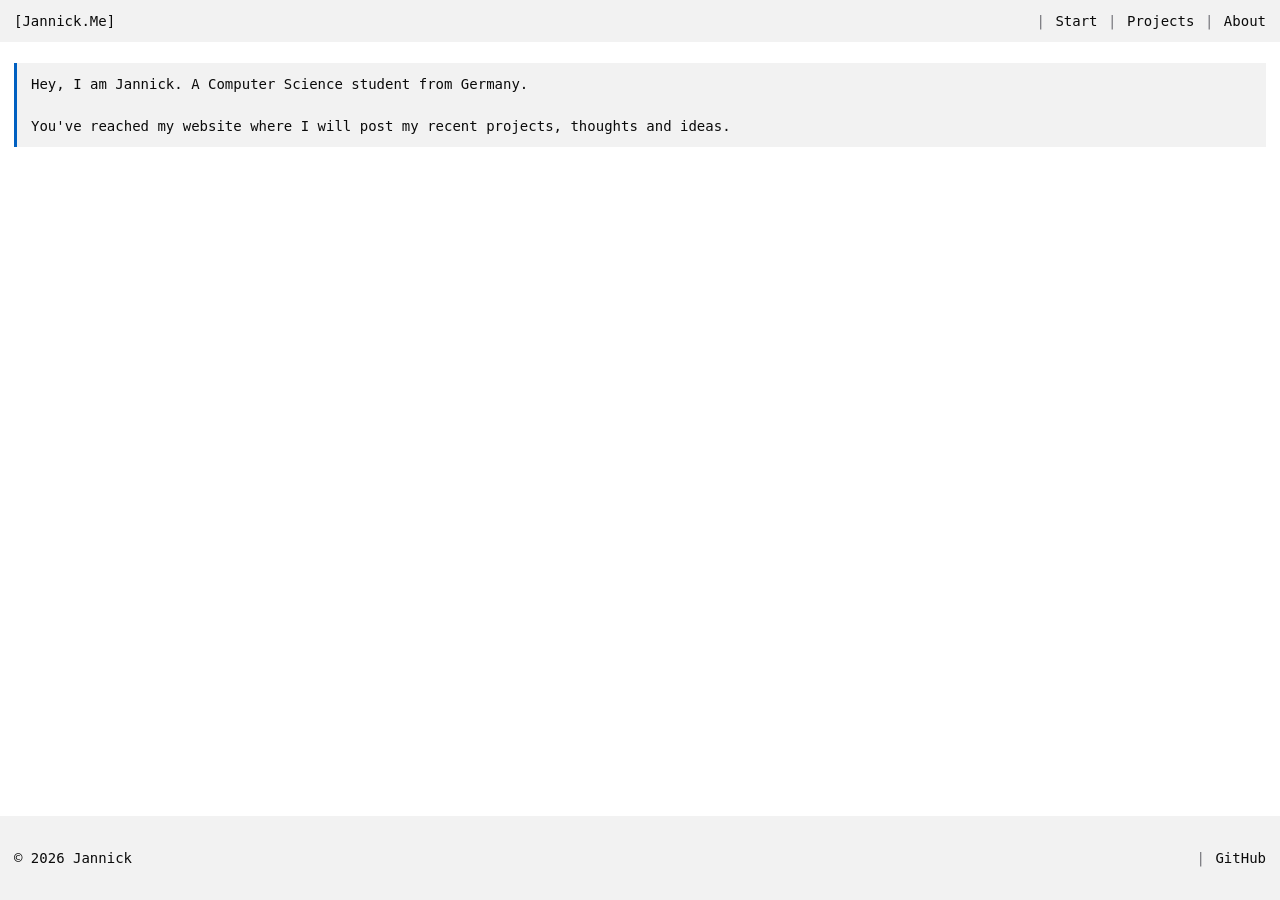
==== index.html @ abf178a6 "added a <main> in the main page" ====
<!DOCTYPE html>
<html lang="en">
<head>
    <meta charset="UTF-8">
    <meta name="viewport" content="width=device-width, initial-scale=1.0">
    <link rel="stylesheet" href="css/term.css">
    <title>Jannick.Me</title>
</head>
<body>
    <site-header></site-header>
    <main>
        <div class="t-callout t-info">
            <p>Hey, I am Jannick. A Computer Science student from Germany.</p>
            <p>You've reached my website where I will post my recent projects, thoughts and ideas.</p>  
        </div>
    </main>

    <site-footer></site-footer>
    <script src="js/header.js"></script>
    <script src="js/footer.js"></script>
</body>
</html>
---- css/term.css ----
/*
Based on term.css of eshlox (MIT License)
https://github.com/eshlox/termcss
Huge shoutout <3
*/


@font-face {
  font-family: JetBrains Mono;
  font-style: normal;
  font-weight: 400;
  font-display: swap;
  src: url("./fonts/JetBrainsMono-Regular.woff2") format("woff2");
}

@font-face {
  font-family: JetBrains Mono;
  font-style: italic;
  font-weight: 400;
  font-display: swap;
  src: url("./fonts/JetBrainsMono-Italic.woff2") format("woff2");
}

@font-face {
  font-family: JetBrains Mono;
  font-style: normal;
  font-weight: 700;
  font-display: swap;
  src: url("./fonts/JetBrainsMono-Bold.woff2") format("woff2");
}

*, :before, :after {
  box-sizing: border-box;
  line-height: inherit;
}

body, h1, h2, h3, h4, h5, h6, p, figure, blockquote, dl, dd, pre {
  margin: 0;
}

h1, h2, h3, h4, h5, h6, small, code, kbd, samp {
  font-size: inherit;
}

ul, ol {
  margin: 0;
  padding: 0;
  list-style-position: inside;
}

img, picture, video, canvas, svg, iframe {
  max-width: 100%;
  display: block;
}

input, button, textarea, select {
  font: inherit;
}

table {
  border-collapse: collapse;
  border-spacing: 0;
}

fieldset {
  border: 0;
  margin: 0;
  padding: 0;
}

:root {
  color-scheme: light dark;
  --t-bg: light-dark(oklch(100% 0 0), oklch(24% 0 0));
  --t-fg: light-dark(oklch(15% 0 0), oklch(93% 0 0));
  --t-muted: light-dark(oklch(55% .01 286), oklch(63% .01 286));
  --t-accent: light-dark(oklch(50% .17 255), oklch(63% .21 255));
  --t-accent2: light-dark(oklch(52% .19 312), oklch(66% .23 312));
  --t-surface: light-dark(oklch(96% 0 0), oklch(29% 0 0));
  --t-border: light-dark(oklch(85% .01 286), oklch(38% 0 0));
  --t-red: light-dark(oklch(55% .2 25), oklch(65% .2 25));
  --t-yellow: light-dark(oklch(55% .16 85), oklch(78% .16 85));
  --t-green: light-dark(oklch(50% .17 145), oklch(72% .19 145));
  --t-syntax-keyword: light-dark(oklch(52% .19 312), oklch(66% .23 312));
  --t-syntax-string: light-dark(oklch(50% .16 145), oklch(77% .22 145));
  --t-syntax-comment: light-dark(oklch(55% .01 286), oklch(50% .01 286));
  --t-syntax-function: light-dark(oklch(50% .14 95), oklch(80% .16 95));
  --t-syntax-number: light-dark(oklch(50% .19 28), oklch(66% .22 28));
  --t-syntax-operator: light-dark(oklch(50% .1 228), oklch(75% .1 228));
  --t-syntax-type: light-dark(oklch(50% .17 255), oklch(62% .21 255));
  --t-syntax-punctuation: var(--t-muted);
}

:root[data-theme="light"] {
  color-scheme: light;
}

:root[data-theme="dark"] {
  color-scheme: dark;
}

pre > code .line {
  display: inline;
}

.token.comment, .token.prolog, .token.doctype, .token.cdata, .hljs-comment {
  color: var(--t-syntax-comment);
}

.token.keyword, .token.tag, .token.boolean, .token.constant, .hljs-keyword, .hljs-selector-tag {
  color: var(--t-syntax-keyword);
}

.token.string, .token.char, .token.attr-value, .token.regex, .token.template-string, .hljs-string, .hljs-attr {
  color: var(--t-syntax-string);
}

.token.function, .token.class-name, .hljs-title, .hljs-section {
  color: var(--t-syntax-function);
}

.token.number, .hljs-number {
  color: var(--t-syntax-number);
}

.token.operator, .token.entity, .token.url, .hljs-operator {
  color: var(--t-syntax-operator);
}

.token.property, .token.attr-name, .token.namespace, .hljs-type, .hljs-built_in {
  color: var(--t-syntax-type);
}

.token.punctuation, .hljs-punctuation {
  color: var(--t-syntax-punctuation);
}

html {
  background-color: var(--t-bg);
  color: var(--t-fg);
  -moz-text-size-adjust: 100%;
  text-size-adjust: 100%;
  font-variant-numeric: tabular-nums;
  font-family: JetBrains Mono, ui-monospace, Cascadia Code, Source Code Pro, Menlo, Consolas, DejaVu Sans Mono, monospace;
  font-size: .875rem;
  line-height: 1.5;
}

body {
  flex-direction: column;
  min-height: 100dvh;
  padding-block: 0;
  padding-inline: 1em;
  display: flex;
}

header {
  margin-block-end: 0;
}

main, section, article {
  margin-block: 1lh;
}

main {
  flex-grow: 1;
  margin-block-start: 0;
}

footer {
  background-color: var(--t-surface);
  align-items: center;
  margin-block-start: auto;
  margin-inline: -1em;
  padding-block: .5lh;
  padding-inline: 1em;
  display: flex;
}

footer > :last-child:not(:first-child) {
  margin-inline-start: auto;
}

footer a {
  color: inherit;
  text-decoration: none;
}

footer > * + :before {
  content: "|";
  color: var(--t-muted);
  margin-inline: .75em;
}

nav {
  background-color: var(--t-surface);
  align-items: center;
  margin-block: 0;
  margin-inline: -1em;
  padding-block: .5lh;
  padding-inline: 1em;
  display: flex;
}

nav > :last-child:not(:first-child) {
  margin-inline-start: auto;
}

nav a {
  color: inherit;
  text-decoration: none;
}

nav > a:before, nav > ul:first-child > li:first-child a:before {
  content: "[";
}

nav > a:after, nav > ul:first-child > li:first-child a:after {
  content: "]";
}

nav > button[aria-expanded] {
  display: none;
}

nav ul {
  flex-wrap: wrap;
  margin: 0;
  padding: 0;
  list-style: none;
  display: flex;
}

nav > ul:not(:first-child) > li:first-child:before, nav li + li:before {
  content: "|";
  color: var(--t-muted);
  margin-inline: .75em;
}

nav a[aria-current="page"] {
  background-color: var(--t-accent);
  color: var(--t-bg);
  padding-inline: .25em;
}

h1 {
  margin-block: 1lh;
  font-weight: 700;
}

h2, h3, h4, h5, h6 {
  margin-block: 2lh 1lh;
  font-weight: 700;
}

p {
  margin-block: 1lh;
}

a {
  color: var(--t-accent);
  text-underline-offset: .15em;
}

a:hover {
  text-decoration: none;
}

strong {
  font-weight: 700;
}

small {
  color: var(--t-muted);
}

mark {
  background-color: var(--t-accent2);
  color: var(--t-bg);
  padding-inline: .25em;
}

h2 > a, h3 > a, h4 > a, h5 > a, h6 > a {
  color: inherit;
  text-decoration: none;
}

code {
  color: var(--t-accent2);
}

pre {
  background-color: var(--t-surface);
  margin-block: 1lh;
  padding: .25em .5em;
  overflow-x: auto;
}

.expressive-code {
  margin-block: 1lh;
}

pre > code {
  color: inherit;
}

blockquote {
  border-inline-start: 3px solid var(--t-accent);
  color: var(--t-muted);
  margin-block: 1lh;
  margin-inline: 0;
  padding-inline-start: 1em;
  font-style: italic;
}

blockquote > p {
  margin-block: 0;
}

ul, ol {
  margin-block: 1lh;
  padding-inline-start: 2em;
  list-style-position: outside;
}

li, li > ul, li > ol {
  margin-block: 0;
}

table {
  width: 100%;
  margin-block: 1lh;
  display: block;
  overflow-x: auto;
}

thead {
  border-bottom: 2px solid var(--t-border);
}

th {
  text-align: left;
  padding: .25em 1em;
  font-weight: 700;
}

td {
  border-bottom: 1px solid var(--t-border);
  padding: .25em 1em;
}

img {
  height: auto;
}

iframe {
  aspect-ratio: 16 / 9;
  border: 0;
  width: 100%;
}

figure {
  margin-block: 1lh;
  margin-inline: 0;
}

figcaption {
  color: var(--t-muted);
}

hr {
  border: 0;
  border-top: 1px solid var(--t-border);
  margin-block: 1lh;
}

time {
  color: var(--t-muted);
}

details {
  border-inline-start: 1px solid var(--t-border);
  margin-block: 1lh;
  padding-inline-start: 1em;
}

summary {
  cursor: pointer;
  font-weight: 700;
  list-style: none;
}

summary:before {
  content: "▸ ";
}

details[open] > summary:before {
  content: "▾ ";
}

summary::-webkit-details-marker {
  display: none;
}

details > :not(summary) {
  margin-block-start: .5lh;
}

label {
  font-weight: 700;
  display: block;
}

button, input, textarea, select {
  color: var(--t-fg);
  border: 1px solid var(--t-border);
  font-family: inherit;
  font-size: inherit;
  background: none;
  padding: .25em .5em;
}

input:not([type="checkbox"]):not([type="radio"]), textarea, select {
  box-sizing: border-box;
  width: 100%;
}

button {
  background-color: var(--t-accent);
  color: var(--t-bg);
  cursor: pointer;
  border: 0;
  width: auto;
  font-weight: 700;
}

textarea {
  resize: vertical;
  min-height: 4.5em;
}

ul:has( > li > input[type="checkbox"]) {
  padding-inline-start: 0;
}

li:has( > input[type="checkbox"]) {
  list-style: none;
}

li > input[type="checkbox"] {
  appearance: none;
  border: 1px solid var(--t-border);
  vertical-align: middle;
  cursor: pointer;
  background: none;
  place-content: center;
  width: 1em;
  height: 1em;
  margin-inline-end: .5em;
  display: inline-grid;
}

li > input[type="checkbox"]:checked {
  border-color: var(--t-accent);
  background-color: var(--t-accent);
}

li > input[type="checkbox"]:checked:after {
  content: "x";
  color: var(--t-bg);
  font-size: .75em;
  font-weight: 700;
  line-height: 1;
}

kbd {
  border: 1px solid var(--t-border);
  padding-inline: .25em;
  font-family: inherit;
}

samp {
  color: var(--t-muted);
}

abbr[title] {
  -webkit-text-decoration: underline dotted var(--t-muted);
  text-decoration: underline dotted var(--t-muted);
  cursor: help;
}

ol[type="I"], ol[type="i"] {
  list-style-type: upper-roman;
}

ol[type="A"] {
  list-style-type: upper-alpha;
}

ol[type="a"] {
  list-style-type: lower-alpha;
}

ol ::marker {
  color: var(--t-muted);
}

ul ::marker {
  color: var(--t-muted);
}

dl {
  margin-block: 1lh;
}

dt {
  margin-block-start: .5lh;
  font-weight: 700;
}

dt:first-child {
  margin-block-start: 0;
}

dd {
  margin-block: 0;
  margin-inline-start: 2em;
}

::selection {
  background-color: var(--t-accent);
  color: var(--t-bg);
}

@media (width <= 768px) {
  body {
    padding-inline: .75em;
  }

  nav, footer {
    margin-inline: -.75em;
    padding-inline: .75em;
  }

  nav {
    flex-wrap: wrap;
  }

  nav > button[aria-expanded] {
    text-align: end;
    cursor: pointer;
    color: inherit;
    font-weight: 700;
    font: inherit;
    background: none;
    border: none;
    flex-grow: 1;
    padding: 0;
    display: block;
  }

  nav > button[aria-expanded]:before {
    content: "▸ ";
  }

  nav > button[aria-expanded="true"]:before {
    content: "▾ ";
  }

  nav > button[aria-expanded="false"] + ul {
    display: none;
  }

  nav > button[aria-expanded="true"] + ul {
    flex-direction: column;
    flex-basis: 100%;
    align-items: flex-end;
    gap: .25lh;
    padding-block-start: .5lh;
    display: flex;
  }

  nav > button[aria-expanded] + ul > li:first-child:before, nav > button[aria-expanded] + ul > li + li:before {
    content: none;
  }
}

.t-card {
  background-color: var(--t-surface);
  border: 1px solid var(--t-card-border, var(--t-border));
  margin-block: 1lh;
  padding: .75em 1em;
}

.t-card > :first-child {
  margin-block-start: 0;
}

.t-card > :last-child {
  margin-block-end: 0;
}

.t-grid {
  grid-template-columns: repeat(auto-fit, minmax(min(100%, 25ch), 1fr));
  gap: 1lh;
  margin-block: 1lh;
  display: grid;
}

.t-grid > .t-card {
  margin-block: 0;
}

.t-badge {
  background-color: var(--t-accent2);
  color: var(--t-bg);
  padding-inline: .5em;
  font-weight: 700;
}

.t-callout {
  background-color: var(--t-surface);
  border-inline-start: 3px solid var(--t-accent);
  margin-block: 1lh;
  padding: .75em 1em;
}

.t-callout > :first-child {
  margin-block-start: 0;
}

.t-callout > :last-child {
  margin-block-end: 0;
}

.t-callout > strong:first-child {
  color: var(--t-accent);
  display: block;
}

.t-table-bordered th, .t-table-bordered td {
  border: 1px solid var(--t-accent2);
}

.t-error {
  color: var(--t-red);
}

.t-warn {
  color: var(--t-yellow);
}

.t-success {
  color: var(--t-green);
}

.t-info {
  color: var(--t-accent);
}

.t-callout.t-error {
  border-color: var(--t-red);
  color: var(--t-fg);
}

.t-callout.t-error > strong:first-child {
  color: var(--t-red);
}

.t-callout.t-warn {
  border-color: var(--t-yellow);
  color: var(--t-fg);
}

.t-callout.t-warn > strong:first-child {
  color: var(--t-yellow);
}

.t-callout.t-success {
  border-color: var(--t-green);
  color: var(--t-fg);
}

.t-callout.t-success > strong:first-child {
  color: var(--t-green);
}

.t-callout.t-info {
  border-color: var(--t-accent);
  color: var(--t-fg);
}

.t-badge.t-error {
  background-color: var(--t-red);
  color: var(--t-bg);
}

.t-badge.t-warn {
  background-color: var(--t-yellow);
  color: var(--t-bg);
}

.t-badge.t-success {
  background-color: var(--t-green);
  color: var(--t-bg);
}

.t-badge.t-info {
  background-color: var(--t-accent);
  color: var(--t-bg);
}

:focus-visible {
  outline: 2px solid var(--t-accent);
  outline-offset: 2px;
}

:focus:not(:focus-visible) {
  outline: none;
}

.skip-link {
  background-color: var(--t-accent);
  color: var(--t-bg);
  z-index: 9999;
  padding: .5em 1em;
  font-weight: 700;
  text-decoration: none;
  position: absolute;
  top: -100%;
  left: 1rem;
}

.skip-link:focus {
  top: 1rem;
}

@media (prefers-reduced-motion: reduce) {
  *, :before, :after {
    scroll-behavior: auto !important;
    transition-duration: .01ms !important;
    animation-duration: .01ms !important;
  }

  html {
    scroll-behavior: auto;
  }
}

@media (prefers-contrast: more) {
  :root {
    --t-muted: var(--t-fg);
    --t-surface: var(--t-bg);
    --t-border: var(--t-fg);
  }
}

h1, h2, h3, h4, h5, h6 {
  scroll-margin-top: 2rem;
}

* {
  scrollbar-width: thin;
  scrollbar-color: var(--t-border) transparent;
}

::-webkit-scrollbar {
  width: 8px;
  height: 8px;
}

::-webkit-scrollbar-track {
  background: none;
}

::-webkit-scrollbar-thumb {
  background-color: var(--t-border);
}

::-webkit-scrollbar-thumb:hover {
  background-color: var(--t-muted);
}

@media print {
  :root {
    --t-bg: #fff;
    --t-fg: #000;
    --t-muted: #444;
    --t-accent: #000;
    --t-accent2: #666;
    --t-surface: #f5f5f5;
    --t-border: #ccc;
  }

  body {
    max-width: 100%;
    padding: 0;
  }

  h1 {
    color: var(--t-fg);
  }

  a {
    color: var(--t-fg);
    text-decoration: underline;
  }

  a[href^="http"]:after {
    content: " (" attr(href) ")";
    color: var(--t-muted);
  }

  a[href^="#"]:after {
    content: "";
  }

  pre {
    white-space: pre-wrap;
    border: 1px solid var(--t-border);
  }

  nav, .skip-link {
    display: none;
  }

  img {
    max-width: 100% !important;
  }
}
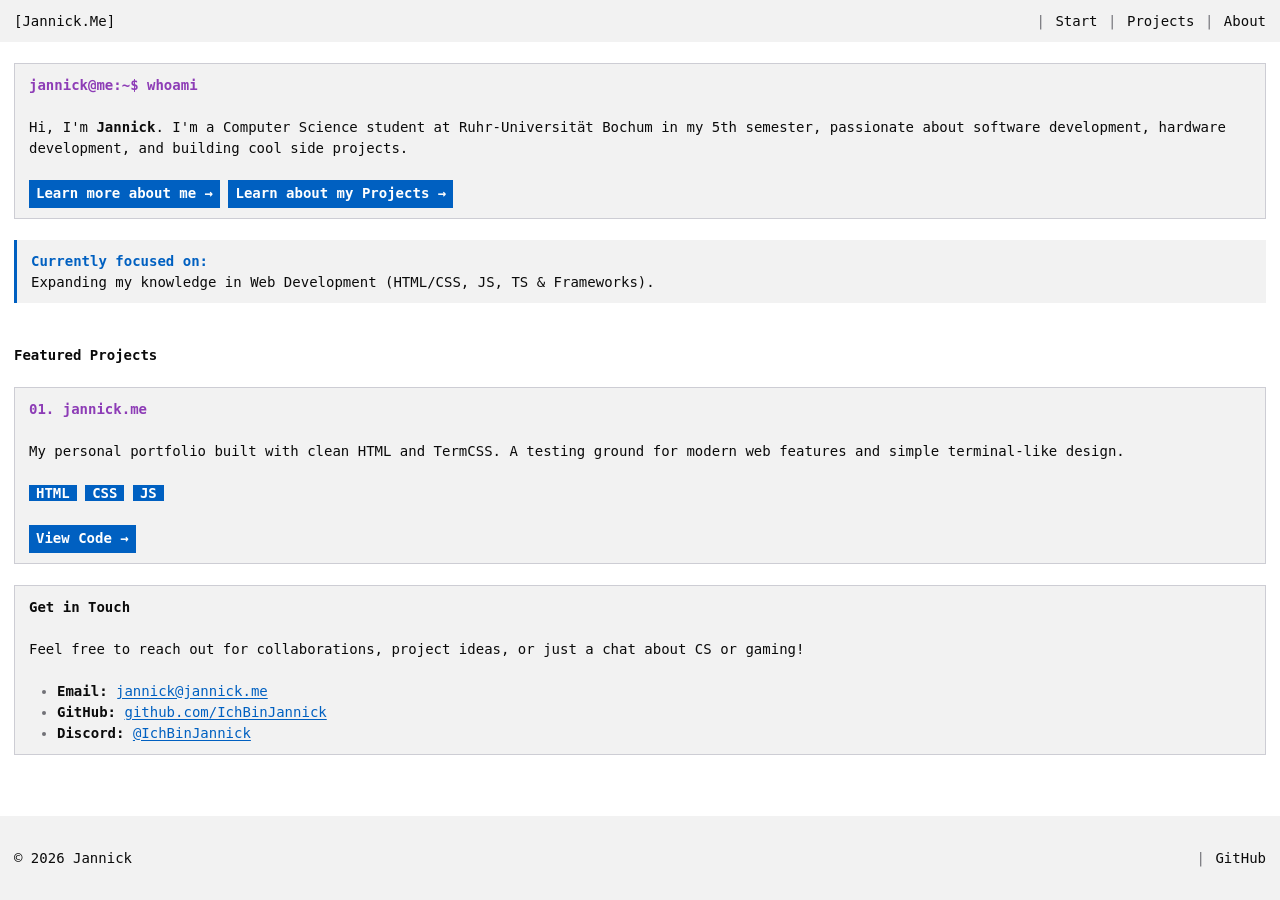
==== commit 825310c0: "reworked the start page" ====
--- a/index.html
+++ b/index.html
@@ -4,15 +4,56 @@
     <meta charset="UTF-8">
     <meta name="viewport" content="width=device-width, initial-scale=1.0">
     <link rel="stylesheet" href="css/term.css">
-    <title>Jannick.Me</title>
+    <title>Home | Jannick</title>
 </head>
 <body>
     <site-header></site-header>
     <main>
-        <div class="t-callout t-info">
-            <p>Hey, I am Jannick. A Computer Science student from Germany.</p>
-            <p>You've reached my website where I will post my recent projects, thoughts and ideas.</p>  
-        </div>
+        <section class="t-card hero">
+            <h1><code>jannick@me:~$ whoami</code></h1>
+            <p>
+                Hi, I'm <strong>Jannick</strong>. I'm a Computer Science student at Ruhr-Universität Bochum in my 5th semester, passionate about software development, hardware development, and building cool side projects.
+            </p>
+            <p>
+                <a href="/site/about"><button>Learn more about me &rarr;</button></a>
+                <a href="/site/projects/"><button>Learn about my Projects &rarr;</button></a>
+            </p>
+        </section>
+        <section class="t-callout t-info">
+            <strong>Currently focused on:</strong>
+            Expanding my knowledge in Web Development (HTML/CSS, JS, TS & Frameworks).
+        </section>
+
+        
+        <section id="projects">
+            <h2>Featured Projects</h2>
+            <div class="t-grid">
+                <article class="t-card">
+                    <h3><code>01. jannick.me</code></h3>
+                    <p>My personal portfolio built with clean HTML and TermCSS. A testing ground for modern web features and simple terminal-like design.</p>
+                    <p>
+                        <span class="t-badge t-info">HTML</span>
+                        <span class="t-badge t-info">CSS</span>
+                        <span class="t-badge t-info">JS</span>
+                    </p>
+                    <p>
+                        <a href="https://github.com/IchBinJannick/jannick.me"><button>View Code &rarr;</button></a>
+                    </p>
+                </article>
+            </div>
+        </section>
+        
+        <section class="t-card">
+            <h2>Get in Touch</h2>
+            <p>
+                Feel free to reach out for collaborations, project ideas, or just a chat about CS or gaming!
+            </p>
+            <ul>
+                <li><strong>Email:</strong> <a href="mailto:jannick@jannick.me">jannick@jannick.me</a></li>
+                <li><strong>GitHub:</strong> <a href="https://github.com/IchBinJannick" target="_blank">github.com/IchBinJannick</a></li>
+                <li><strong>Discord:</strong> <a href="https://discord.com/users/ichbinjannick" target="_blank" rel="noopener">@IchBinJannick</a></li>
+            </ul>
+        </section>
     </main>
 
     <site-footer></site-footer>
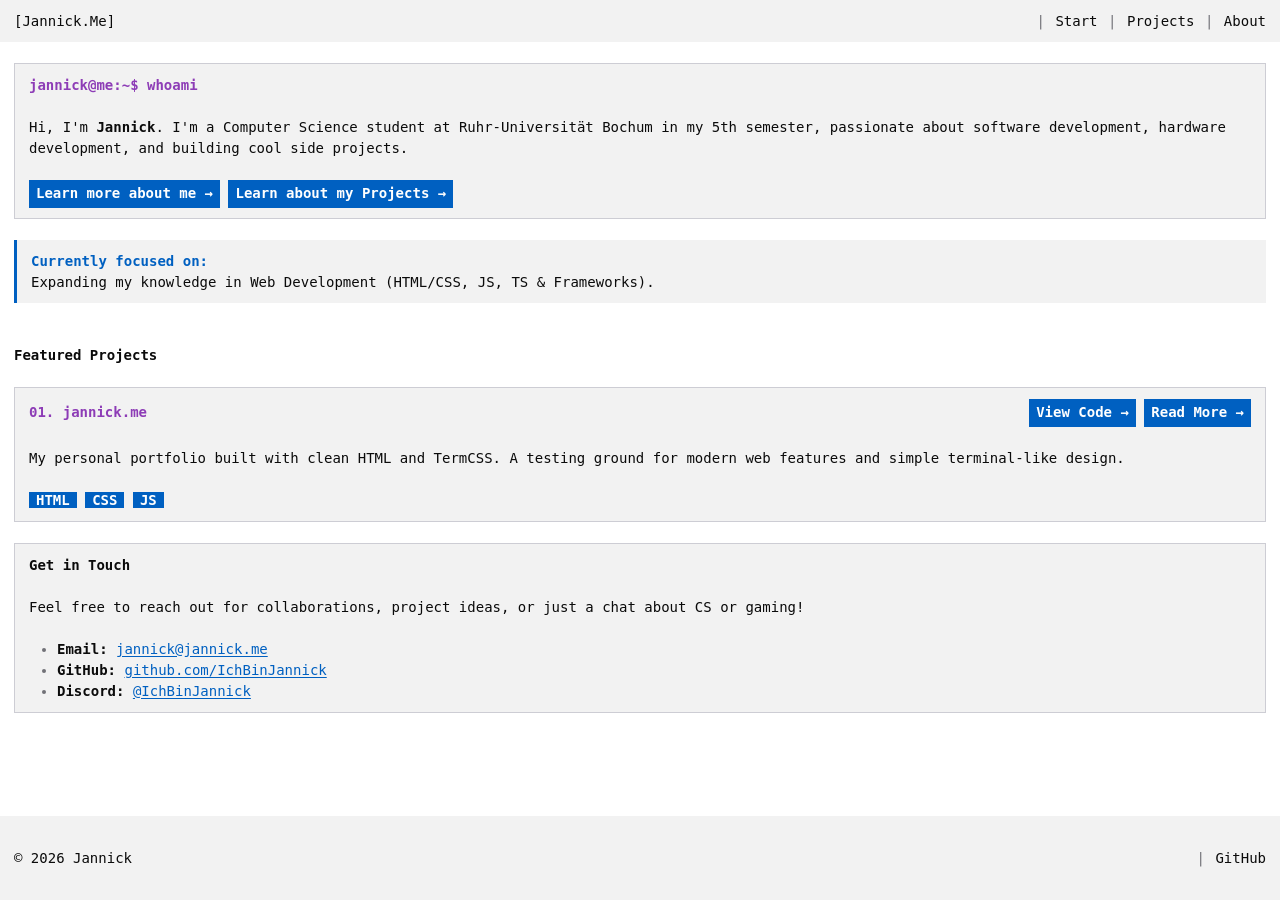
==== commit 51ab7162: "added Read More button, changed position" ====
--- a/index.html
+++ b/index.html
@@ -28,18 +28,23 @@
         <section id="projects">
             <h2>Featured Projects</h2>
             <div class="t-grid">
+
                 <article class="t-card">
-                    <h3><code>01. jannick.me</code></h3>
+                    <div class="card-header">
+                        <h3><code>01. jannick.me</code></h3>
+                        <div>
+                            <a href="https://github.com/IchBinJannick/jannick.me"><button>View Code &rarr;</button></a>
+                            <a href="/site/projects/jannick.me/"><button>Read More &rarr;</button></a>
+                        </div> 
+                    </div>
                     <p>My personal portfolio built with clean HTML and TermCSS. A testing ground for modern web features and simple terminal-like design.</p>
                     <p>
                         <span class="t-badge t-info">HTML</span>
                         <span class="t-badge t-info">CSS</span>
                         <span class="t-badge t-info">JS</span>
                     </p>
-                    <p>
-                        <a href="https://github.com/IchBinJannick/jannick.me"><button>View Code &rarr;</button></a>
-                    </p>
                 </article>
+
             </div>
         </section>
         
--- a/css/term.css
+++ b/css/term.css
@@ -827,3 +827,14 @@
     max-width: 100% !important;
   }
 }
+
+/*My Own Stuff*/
+.card-header {
+    display: flex;
+    justify-content: space-between;
+    align-items: center;
+}
+
+.card-header h3 {
+    margin: 0;
+}
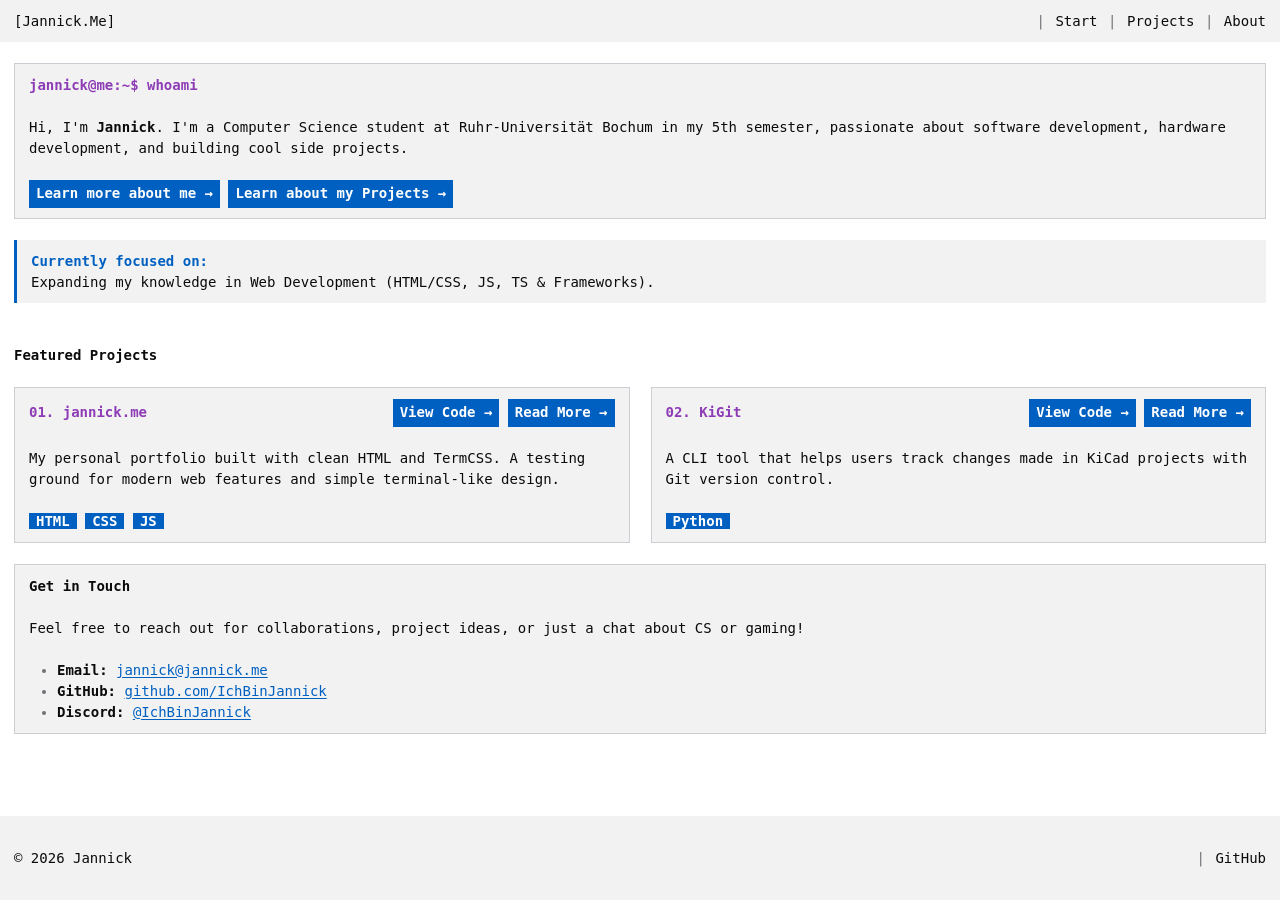
==== commit d49fdf4d: "added kigit to featured projects" ====
--- a/index.html
+++ b/index.html
@@ -45,6 +45,22 @@
                     </p>
                 </article>
 
+                <article class="t-card">
+                    <div class="card-header">
+                        <h3><code>02. KiGit</code></h3>
+                        <div>
+                            <a href="https://github.com/IchBinJannick/KiGit"><button>View Code &rarr;</button></a>
+                            <a href="/site/projects/kigit/"><button>Read More &rarr;</button></a>
+                        </div>
+                    </div>
+                    <p>
+                        A CLI tool that helps users track changes made in KiCad projects with Git version control.
+                    </p>
+                    <p>
+                        <span class="t-badge t-info">Python</span>
+                    </p>
+                </article>
+
             </div>
         </section>
         
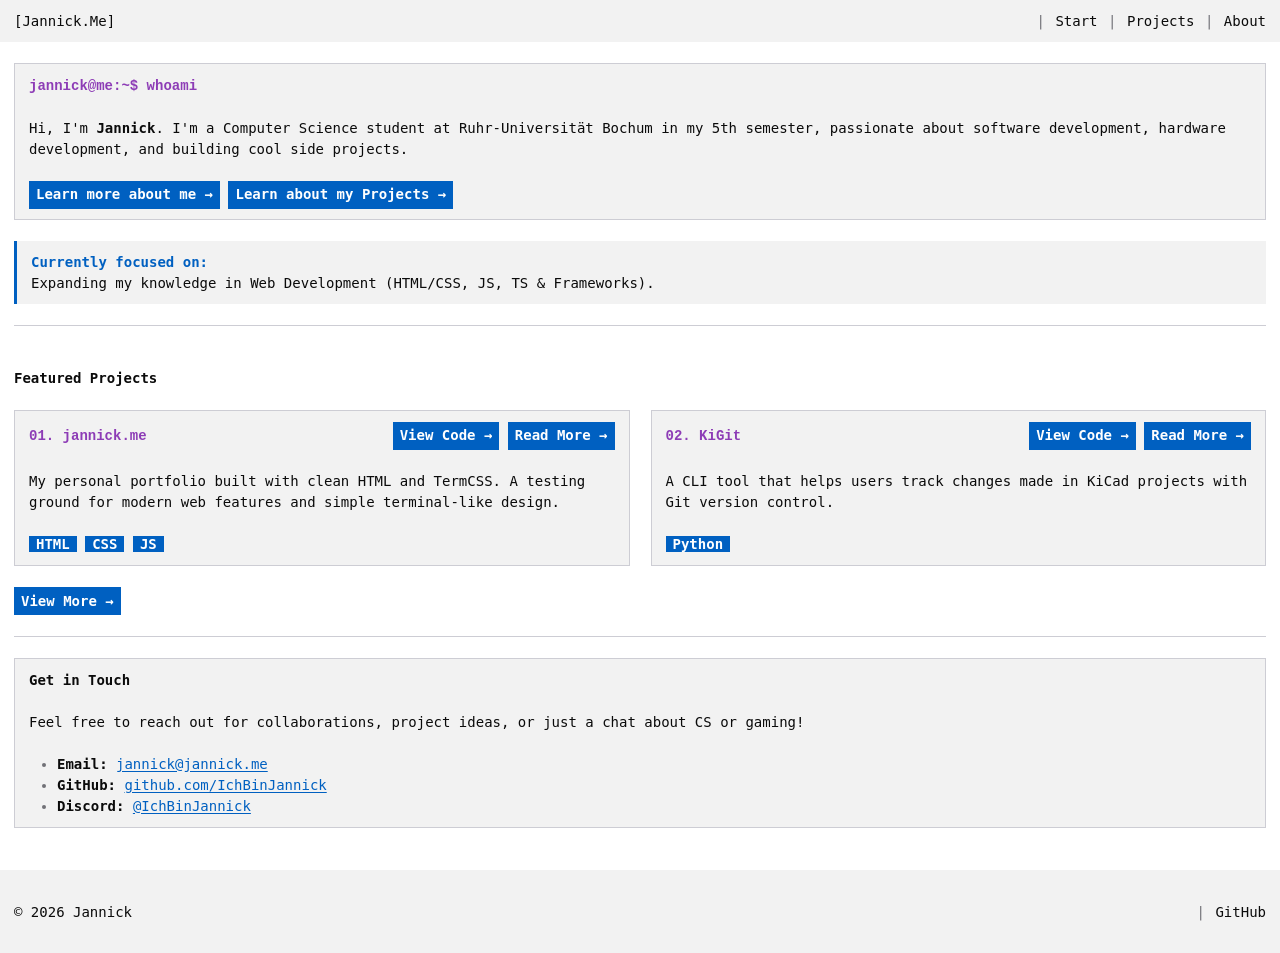
==== commit 72e3b236: "changed start design once more" ====
--- a/index.html
+++ b/index.html
@@ -9,22 +9,25 @@
 <body>
     <site-header></site-header>
     <main>
+
         <section class="t-card hero">
             <h1><code>jannick@me:~$ whoami</code></h1>
             <p>
                 Hi, I'm <strong>Jannick</strong>. I'm a Computer Science student at Ruhr-Universität Bochum in my 5th semester, passionate about software development, hardware development, and building cool side projects.
             </p>
             <p>
-                <a href="/site/about"><button>Learn more about me &rarr;</button></a>
-                <a href="/site/projects/"><button>Learn about my Projects &rarr;</button></a>
+                <a href="/site/about" class="button">Learn more about me &rarr;</a>
+                <a href="/site/projects/" class="button">Learn about my Projects &rarr;</a>
             </p>
         </section>
+
         <section class="t-callout t-info">
             <strong>Currently focused on:</strong>
             Expanding my knowledge in Web Development (HTML/CSS, JS, TS & Frameworks).
         </section>
 
-        
+        <hr>
+
         <section id="projects">
             <h2>Featured Projects</h2>
             <div class="t-grid">
@@ -33,8 +36,8 @@
                     <div class="card-header">
                         <h3><code>01. jannick.me</code></h3>
                         <div>
-                            <a href="https://github.com/IchBinJannick/jannick.me"><button>View Code &rarr;</button></a>
-                            <a href="/site/projects/jannick.me/"><button>Read More &rarr;</button></a>
+                            <a href="https://github.com/IchBinJannick/jannick.me" class="button">View Code &rarr;</a>
+                            <a href="/site/projects/jannick.me/" class="button">Read More &rarr;</a>
                         </div> 
                     </div>
                     <p>My personal portfolio built with clean HTML and TermCSS. A testing ground for modern web features and simple terminal-like design.</p>
@@ -49,8 +52,8 @@
                     <div class="card-header">
                         <h3><code>02. KiGit</code></h3>
                         <div>
-                            <a href="https://github.com/IchBinJannick/KiGit"><button>View Code &rarr;</button></a>
-                            <a href="/site/projects/kigit/"><button>Read More &rarr;</button></a>
+                            <a href="https://github.com/IchBinJannick/KiGit" class="button">View Code &rarr;</a>
+                            <a href="/site/projects/kigit/" class="button">Read More &rarr;</a>
                         </div>
                     </div>
                     <p>
@@ -62,8 +65,11 @@
                 </article>
 
             </div>
+            <a href="/site/projects/" class="button">View More &rarr;</a>
         </section>
-        
+
+        <hr>
+
         <section class="t-card">
             <h2>Get in Touch</h2>
             <p>
--- a/css/term.css
+++ b/css/term.css
@@ -837,4 +837,21 @@
 
 .card-header h3 {
     margin: 0;
+}
+
+.button {
+    display: inline-block;
+    background-color: var(--t-accent);
+    color: var(--t-bg);
+    border: 0;
+    padding: .25em .5em;
+    font-family: inherit;
+    font-size: inherit;
+    font-weight: 700;
+    text-decoration: none;
+    cursor: pointer;
+}
+
+.button:hover {
+    text-decoration: none;
 }
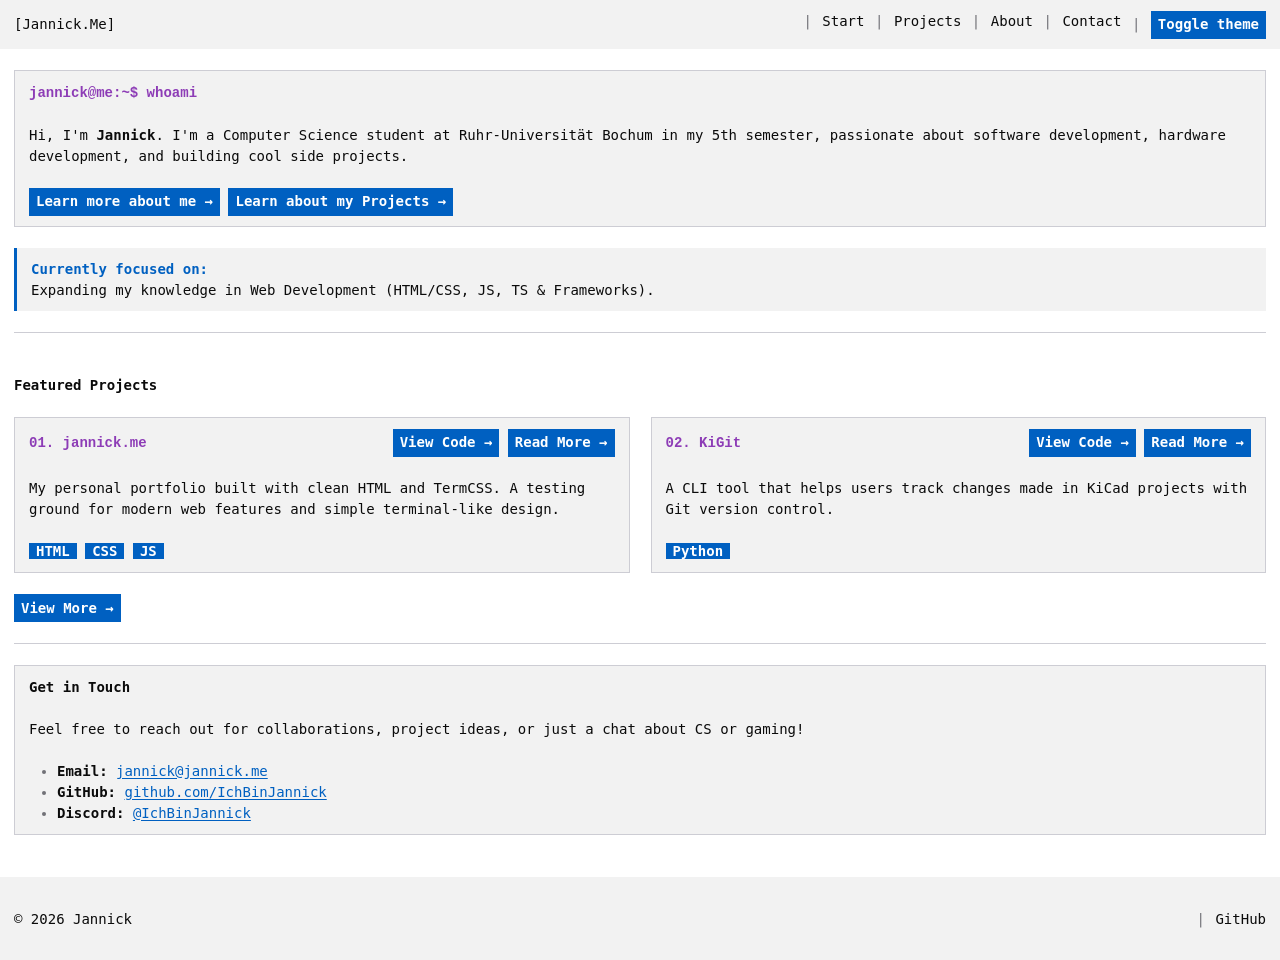
==== commit 86107f78: "fixes import bug" ====
--- a/index.html
+++ b/index.html
@@ -84,7 +84,7 @@
     </main>
 
     <site-footer></site-footer>
-    <script src="js/header.js"></script>
+    <script type="module" src="js/header.js"></script>
     <script src="js/footer.js"></script>
 </body>
 </html>
